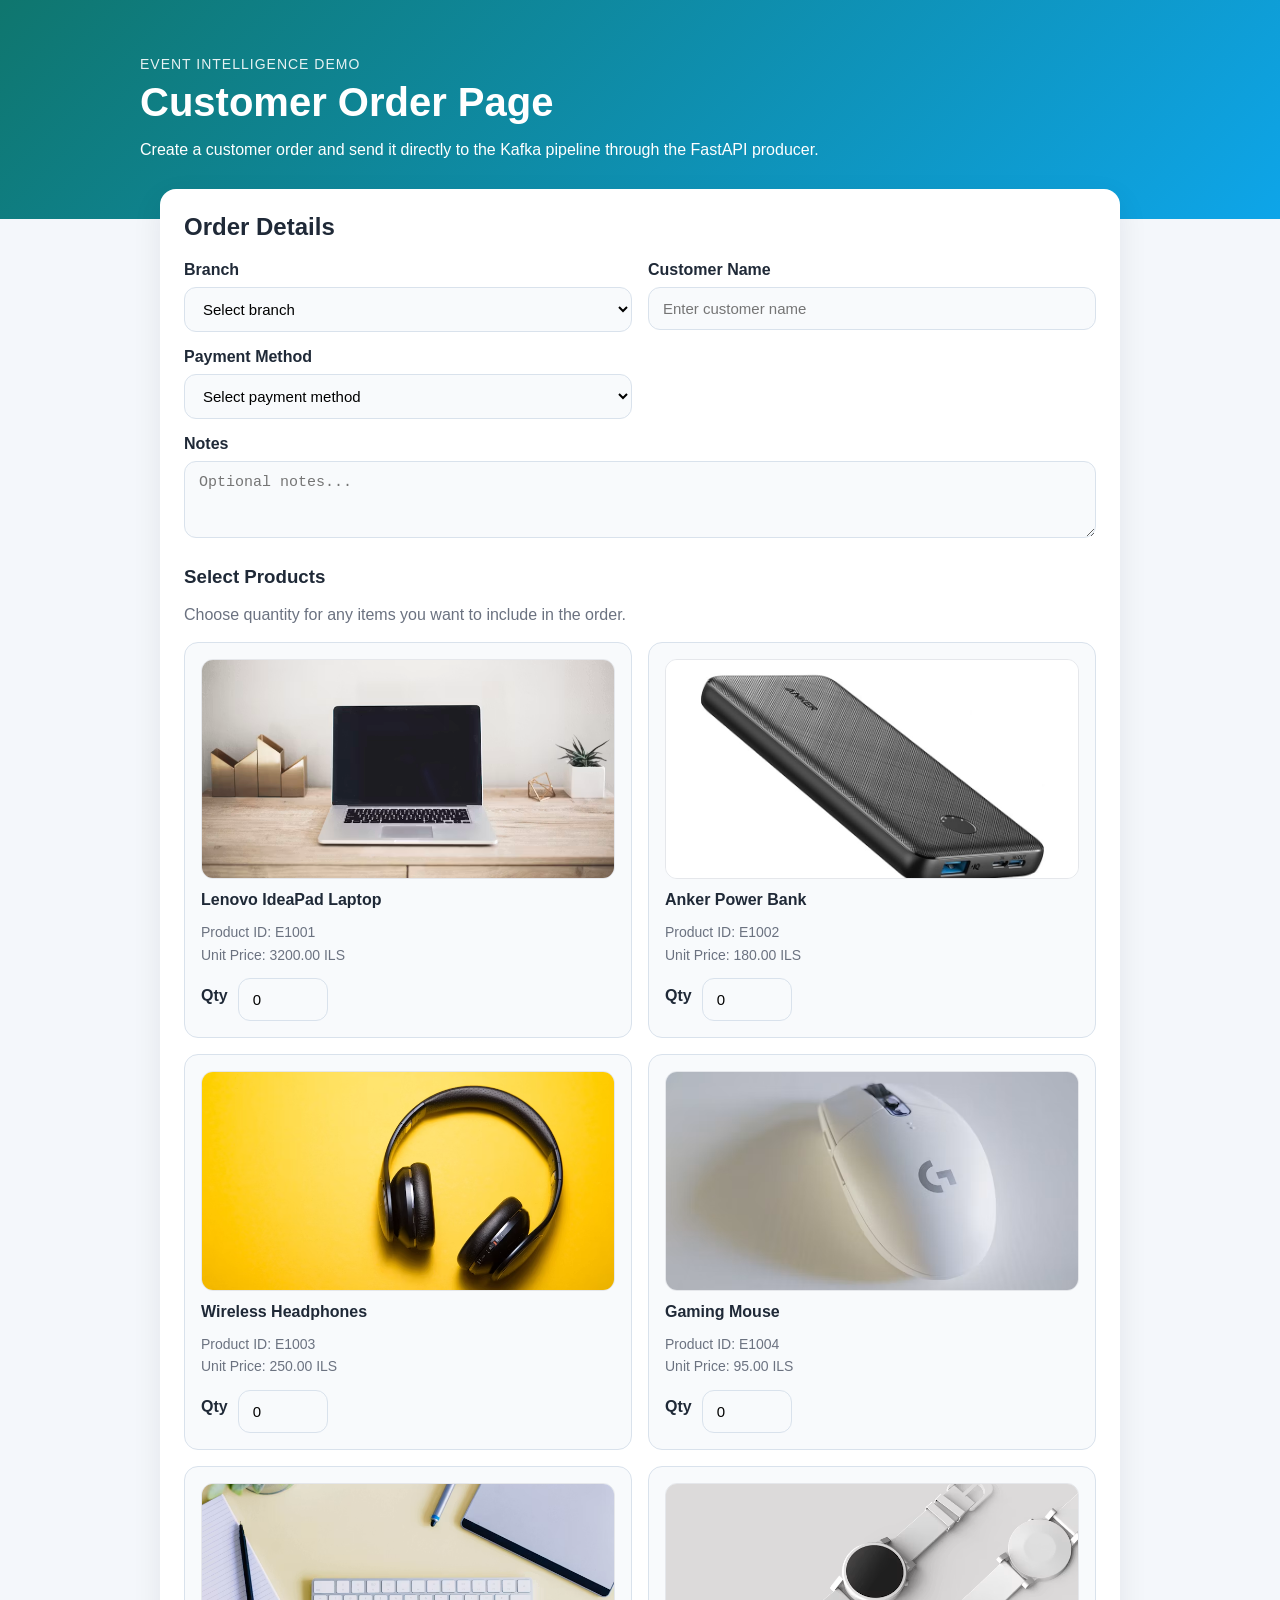
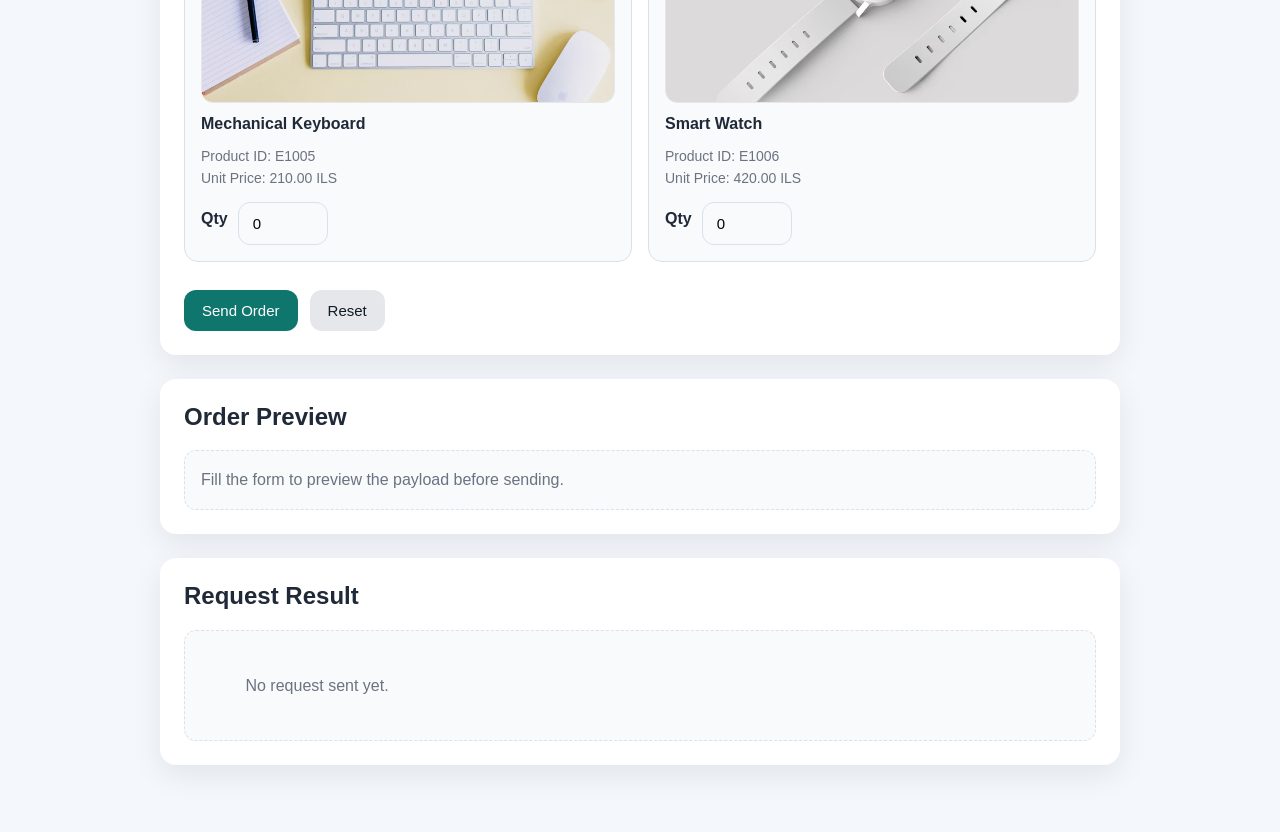
==== customer-order-page/index.html @ fd5dbab2 "Add order flow integration between frontend, producer, Kafka, and Flink" ====
<!DOCTYPE html>
<html lang="en">
<head>
  <meta charset="UTF-8" />
  <meta name="viewport" content="width=device-width, initial-scale=1.0" />
  <title>Customer Order Page</title>
  <link rel="stylesheet" href="style.css" />
</head>
<body>
  <div class="page">
    <header class="hero">
      <div class="hero__content">
        <p class="eyebrow">Event Intelligence Demo</p>
        <h1>Customer Order Page</h1>
        <p class="hero__text">
          Create a customer order and send it directly to the Kafka pipeline through the FastAPI producer.
        </p>
      </div>
    </header>

    <main class="container">
      <section class="card">
        <h2>Order Details</h2>
        <form id="orderForm" class="order-form">
          <div class="grid">
            <div class="field">
              <label for="branch">Branch</label>
              <select id="branch" name="branch" required>
                <option value="">Select branch</option>
                <option value="Gaza">Gaza</option>
                <option value="Rafah">Rafah</option>
                <option value="Khan Younis">Khan Younis</option>
                <option value="Deir al-Balah">Deir al-Balah</option>
              </select>
            </div>

            <div class="field">
              <label for="customer_name">Customer Name</label>
              <input
                type="text"
                id="customer_name"
                name="customer_name"
                placeholder="Enter customer name"
                required
              />
            </div>

            <div class="field">
              <label for="payment_method">Payment Method</label>
              <select id="payment_method" name="payment_method" required>
                <option value="">Select payment method</option>
                <option value="Cash">Cash</option>
                <option value="Card">Card</option>
                <option value="Jawwal Pay">Jawwal Pay</option>
              </select>
            </div>

            <div class="field field--full">
              <label for="notes">Notes</label>
              <textarea
                id="notes"
                name="notes"
                rows="3"
                placeholder="Optional notes..."
              ></textarea>
            </div>
          </div>

          <div class="products">
            <div class="products__header">
              <h3>Select Products</h3>
              <p>Choose quantity for any items you want to include in the order.</p>
            </div>

            <div id="productsList" class="products__list"></div>
          </div>

          <div class="actions">
            <button type="submit" class="btn btn--primary">Send Order</button>
            <button type="button" id="resetBtn" class="btn btn--secondary">Reset</button>
          </div>
        </form>
      </section>

      <section class="card card--summary">
        <h2>Order Preview</h2>
        <div id="orderPreview" class="preview empty">
          Fill the form to preview the payload before sending.
        </div>
      </section>

      <section class="card">
        <h2>Request Result</h2>
        <div id="resultBox" class="result-box empty">
          No request sent yet.
        </div>
      </section>
    </main>
  </div>

  <script src="script.js"></script>
</body>
</html>
---- customer-order-page/style.css ----
* {
  box-sizing: border-box;
}

:root {
  --bg: #f4f7fb;
  --surface: #ffffff;
  --surface-2: #f8fafc;
  --border: #d9e2ec;
  --text: #1f2937;
  --muted: #6b7280;
  --primary: #0f766e;
  --primary-dark: #115e59;
  --secondary: #e5e7eb;
  --secondary-text: #111827;
  --success-bg: #ecfdf5;
  --success-text: #065f46;
  --error-bg: #fef2f2;
  --error-text: #991b1b;
  --shadow: 0 10px 30px rgba(15, 23, 42, 0.08);
  --radius: 16px;
}

body {
  margin: 0;
  font-family: Arial, sans-serif;
  background: var(--bg);
  color: var(--text);
}

.page {
  min-height: 100vh;
}

.hero {
  background: linear-gradient(135deg, #0f766e, #0ea5e9);
  color: white;
  padding: 56px 20px;
}

.hero__content {
  max-width: 1000px;
  margin: 0 auto;
}

.eyebrow {
  margin: 0 0 8px;
  font-size: 14px;
  letter-spacing: 1px;
  text-transform: uppercase;
  opacity: 0.9;
}

.hero h1 {
  margin: 0 0 12px;
  font-size: 40px;
}

.hero__text {
  margin: 0;
  max-width: 720px;
  line-height: 1.6;
}

.container {
  max-width: 1000px;
  margin: -30px auto 0;
  padding: 0 20px 40px;
}

.card {
  background: var(--surface);
  border-radius: var(--radius);
  box-shadow: var(--shadow);
  padding: 24px;
  margin-bottom: 24px;
}

.card h2,
.card h3 {
  margin-top: 0;
}

.order-form .grid {
  display: grid;
  grid-template-columns: repeat(2, minmax(0, 1fr));
  gap: 16px;
}

.field {
  display: flex;
  flex-direction: column;
}

.field--full {
  grid-column: 1 / -1;
}

label {
  margin-bottom: 8px;
  font-weight: 600;
}

input,
select,
textarea {
  width: 100%;
  padding: 12px 14px;
  border: 1px solid var(--border);
  border-radius: 12px;
  background: var(--surface-2);
  font-size: 15px;
}

textarea {
  resize: vertical;
}

.products {
  margin-top: 28px;
}

.products__header p {
  color: var(--muted);
  margin-top: 6px;
}

.products__list {
  display: grid;
  grid-template-columns: repeat(2, minmax(0, 1fr));
  gap: 16px;
  margin-top: 18px;
}

.product-card {
  border: 1px solid var(--border);
  border-radius: 14px;
  padding: 16px;
  background: var(--surface-2);
  display: flex;
  flex-direction: column;
  gap: 12px;
}

.product-image {
  width: 100%;
  height: 220px;
  object-fit: cover;
  border-radius: 12px;
  background: #fff;
  border: 1px solid #e5e7eb;
}

.product-card h4 {
  margin: 0;
}

.product-meta {
  color: var(--muted);
  font-size: 14px;
  line-height: 1.6;
}

.product-controls {
  display: flex;
  align-items: center;
  gap: 10px;
  margin-top: auto;
}

.product-controls input {
  width: 90px;
}

@media (max-width: 768px) {
  .products__list {
    grid-template-columns: 1fr;
  }
}

.actions {
  display: flex;
  gap: 12px;
  margin-top: 28px;
  flex-wrap: wrap;
}

.btn {
  border: none;
  border-radius: 12px;
  padding: 12px 18px;
  font-size: 15px;
  cursor: pointer;
  transition: 0.2s ease;
}

.btn--primary {
  background: var(--primary);
  color: white;
}

.btn--primary:hover {
  background: var(--primary-dark);
}

.btn--secondary {
  background: var(--secondary);
  color: var(--secondary-text);
}

.preview,
.result-box {
  border-radius: 12px;
  padding: 16px;
  background: var(--surface-2);
  border: 1px dashed var(--border);
  white-space: pre-wrap;
  word-break: break-word;
  line-height: 1.6;
}

.empty {
  color: var(--muted);
}

.success {
  background: var(--success-bg);
  color: var(--success-text);
  border: 1px solid #a7f3d0;
}

.error {
  background: var(--error-bg);
  color: var(--error-text);
  border: 1px solid #fecaca;
}

@media (max-width: 768px) {
  .hero h1 {
    font-size: 30px;
  }

  .order-form .grid,
  .products__list {
    grid-template-columns: 1fr;
  }

  .container {
    margin-top: -20px;
  }
}
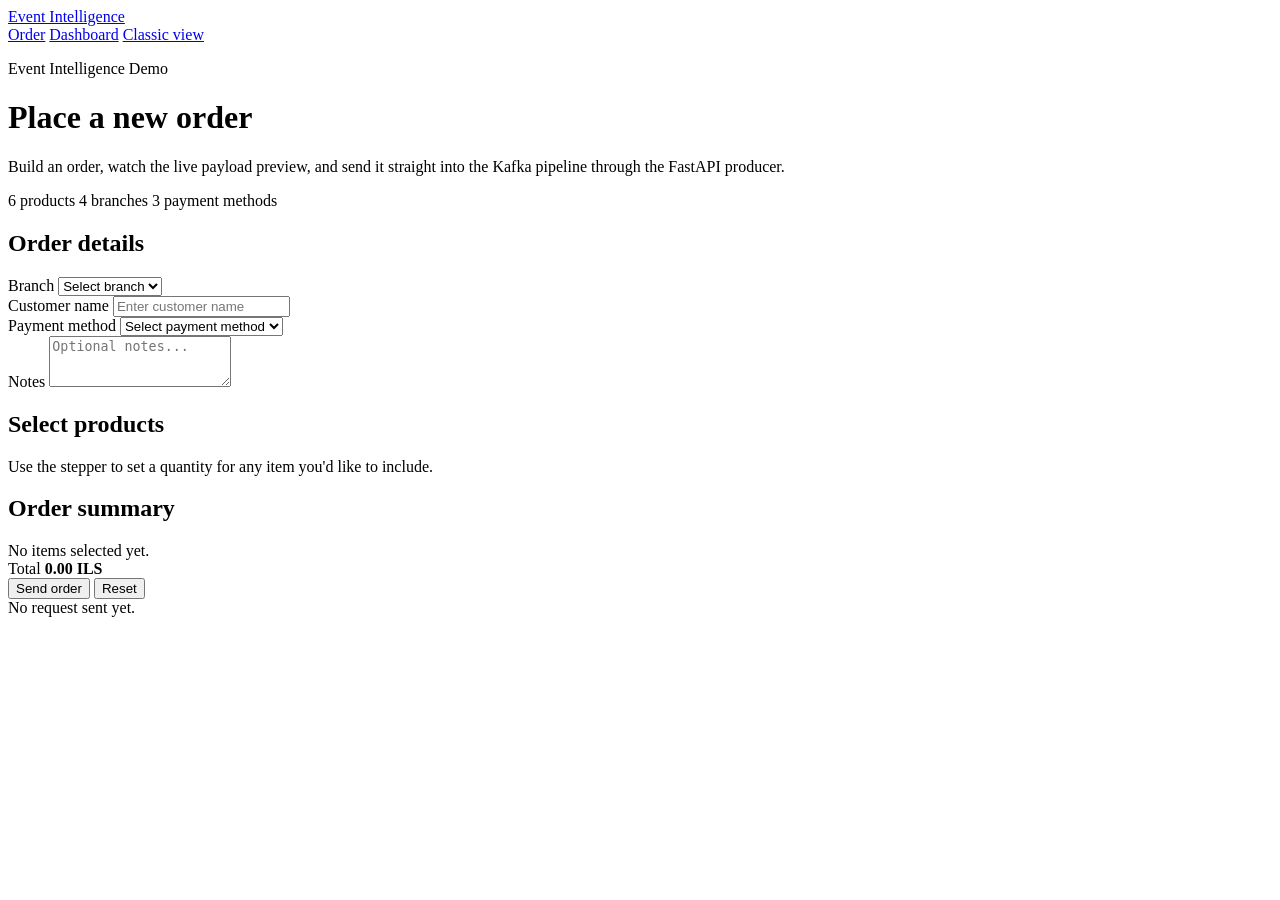
==== commit e6be2dc6: "Updated cutomer-order-page html page" ====
--- a/customer-order-page/index.html
+++ b/customer-order-page/index.html
@@ -3,25 +3,43 @@
 <head>
   <meta charset="UTF-8" />
   <meta name="viewport" content="width=device-width, initial-scale=1.0" />
-  <title>Customer Order Page</title>
-  <link rel="stylesheet" href="style.css" />
+  <title>Customer Order — Event Intelligence</title>
+  <link rel="stylesheet" href="style_2.css" />
 </head>
 <body>
-  <div class="page">
+  <div class="app">
+    <nav class="topbar">
+      <a class="brand" href="index_2.html">
+        <span class="brand__dot"></span>
+        Event Intelligence
+      </a>
+      <div class="topbar__links">
+        <a class="topbar__link topbar__link--active" href="index_2.html">Order</a>
+        <a class="topbar__link" href="../dashboard/index_2.html">Dashboard</a>
+        <a class="topbar__link topbar__link--ghost" href="index.html">Classic view</a>
+      </div>
+    </nav>
+
     <header class="hero">
-      <div class="hero__content">
+      <div class="hero__inner">
         <p class="eyebrow">Event Intelligence Demo</p>
-        <h1>Customer Order Page</h1>
+        <h1>Place a new order</h1>
         <p class="hero__text">
-          Create a customer order and send it directly to the Kafka pipeline through the FastAPI producer.
+          Build an order, watch the live payload preview, and send it straight into the Kafka pipeline
+          through the FastAPI producer.
         </p>
+        <div class="hero__pills">
+          <span class="pill">6 products</span>
+          <span class="pill">4 branches</span>
+          <span class="pill">3 payment methods</span>
+        </div>
       </div>
     </header>
 
-    <main class="container">
-      <section class="card">
-        <h2>Order Details</h2>
-        <form id="orderForm" class="order-form">
+    <main class="layout">
+      <section class="col-main">
+        <form id="orderForm" class="card">
+          <h2 class="card__title">Order details</h2>
           <div class="grid">
             <div class="field">
               <label for="branch">Branch</label>
@@ -35,7 +53,7 @@
             </div>
 
             <div class="field">
-              <label for="customer_name">Customer Name</label>
+              <label for="customer_name">Customer name</label>
               <input
                 type="text"
                 id="customer_name"
@@ -46,7 +64,7 @@
             </div>
 
             <div class="field">
-              <label for="payment_method">Payment Method</label>
+              <label for="payment_method">Payment method</label>
               <select id="payment_method" name="payment_method" required>
                 <option value="">Select payment method</option>
                 <option value="Cash">Cash</option>
@@ -65,39 +83,41 @@
               ></textarea>
             </div>
           </div>
+        </form>
 
-          <div class="products">
-            <div class="products__header">
-              <h3>Select Products</h3>
-              <p>Choose quantity for any items you want to include in the order.</p>
-            </div>
+        <div class="card">
+          <div class="products__header">
+            <h2 class="card__title">Select products</h2>
+            <p>Use the stepper to set a quantity for any item you'd like to include.</p>
+          </div>
+          <div id="productsList" class="products__list"></div>
+        </div>
+      </section>
 
-            <div id="productsList" class="products__list"></div>
+      <aside class="col-side">
+        <div class="cart card">
+          <h2 class="card__title">Order summary</h2>
+          <div id="cartItems" class="cart__items empty">
+            No items selected yet.
+          </div>
+          <div class="cart__total">
+            <span>Total</span>
+            <strong id="cartTotal">0.00 ILS</strong>
           </div>
 
           <div class="actions">
-            <button type="submit" class="btn btn--primary">Send Order</button>
+            <button type="submit" form="orderForm" class="btn btn--primary">Send order</button>
             <button type="button" id="resetBtn" class="btn btn--secondary">Reset</button>
           </div>
-        </form>
-      </section>
 
-      <section class="card card--summary">
-        <h2>Order Preview</h2>
-        <div id="orderPreview" class="preview empty">
-          Fill the form to preview the payload before sending.
+          <div id="resultBox" class="result-box empty">
+            No request sent yet.
+          </div>
         </div>
-      </section>
-
-      <section class="card">
-        <h2>Request Result</h2>
-        <div id="resultBox" class="result-box empty">
-          No request sent yet.
-        </div>
-      </section>
+      </aside>
     </main>
   </div>
 
-  <script src="script.js"></script>
+  <script src="script_2.js"></script>
 </body>
-</html>+</html>
